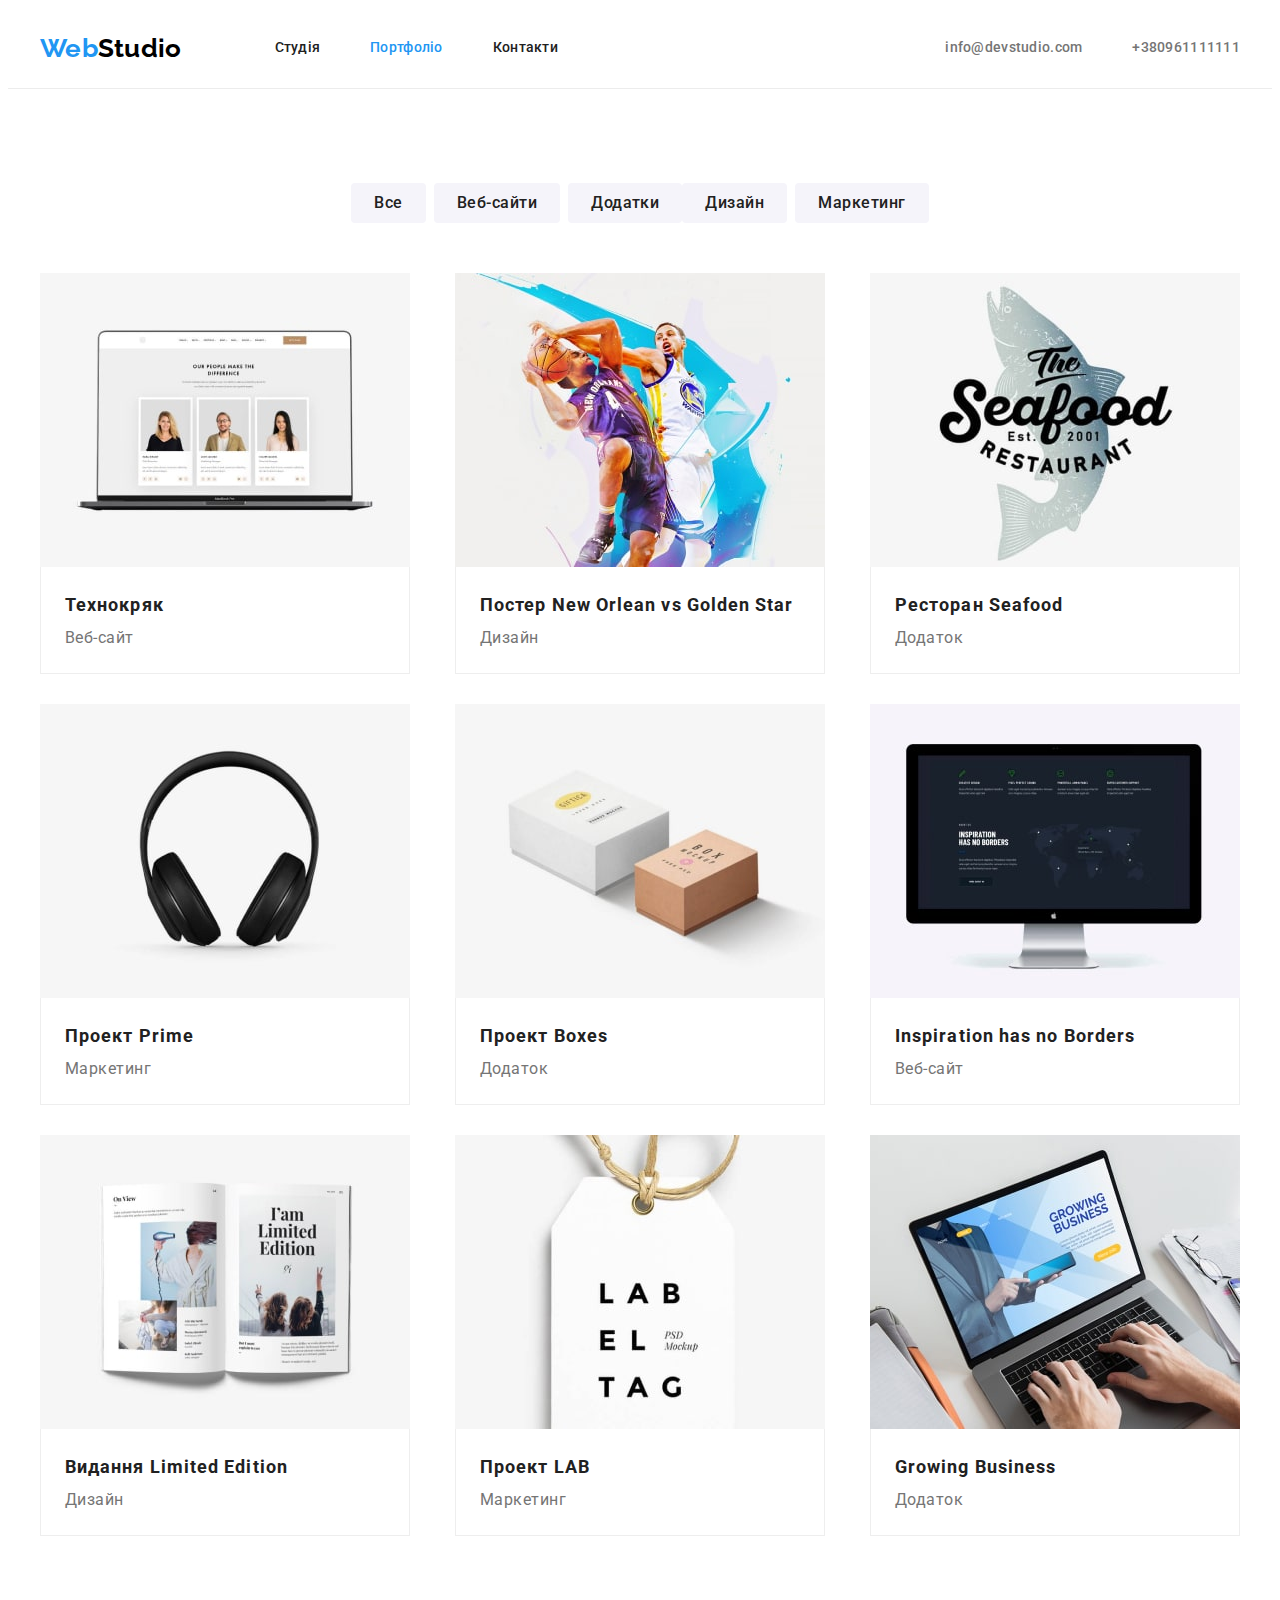
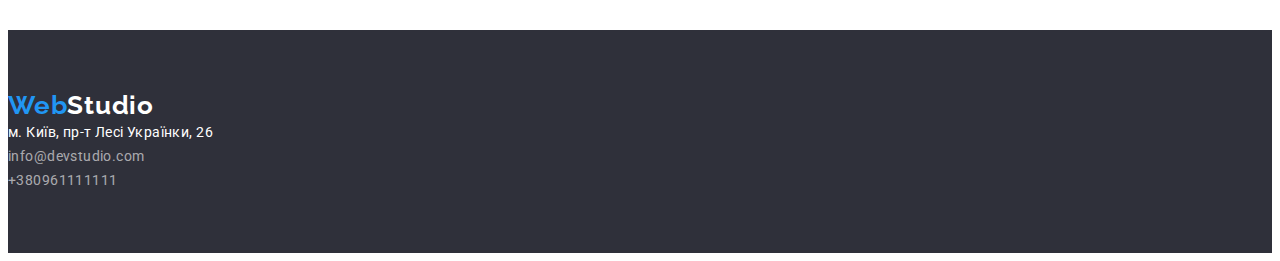
==== portfolio.html @ 5aa38907 "hw3" ====
<!DOCTYPE html>
<html lang="uk">
  <head>
    <meta charset="UTF-8" />
    <meta http-equiv="X-UA-Compatible" content="IE=edge" />
    <meta name="viewport" content="width=device-width, initial-scale=1.0" />
    <title>Web Studio</title>
    <link rel="preconnect" href="https://fonts.googleapis.com" />
    <link rel="preconnect" href="https://fonts.gstatic.com" crossorigin />
    <link
      href="https://fonts.googleapis.com/css2?family=Raleway:wght@700&family=Roboto:wght@400;500;700;900&display=swap"
      rel="stylesheet"
    />
    <link
      rel="stylesheet"
      href="https://cdnjs.cloudflare.com/ajax/libs/modern-normalize/1.1.0/modern-normalize.min.css"
      integrity="sha512-wpPYUAdjBVSE4KJnH1VR1HeZfpl1ub8YT/NKx4PuQ5NmX2tKuGu6U/JRp5y+Y8XG2tV+wKQpNHVUX03MfMFn9Q=="
      crossorigin="anonymous"
      referrerpolicy="no-referrer"
    />
    <link rel="stylesheet" href="./css/styles.css" />
  </head>
  <body>
    <!-- Header -->
    <header class="header">
      <div class="container main-nav">
        <nav class="main-nav">
          <a href="./index.html" class="header-logo link">
            <span class="logo-accent">Web</span>Studio</a
          >
          <ul class="site-nav list">
            <li class="item">
              <a href="./index.html" class="header-link link">Студія</a>
            </li>
            <li class="item">
              <a href="./portfolio.html" class="header-link current link"
                >Портфоліо</a
              >
            </li>
            <li class="item">
              <a href="" class="header-link link">Контакти</a>
            </li>
          </ul>
        </nav>
        <ul class="contacts list">
          <li class="item">
            <a href="mailto:info@devstudio.com" class="contact-link link"
              >info@devstudio.com</a
            >
          </li>
          <li class="item">
            <a href="tel:+380961111111" class="contact-link link"
              >+380961111111</a
            >
          </li>
        </ul>
      </div>
    </header>

    <main>
      <section class="portfolio-section">
        <div class="container">
          <h1 class="visually-hidden">Приклади наших робіт</h1>
          <ul class="button-items list">
            <li class="item">
              <button type="button" class="button-filter">Все</button>
            </li>
            <li class="item">
              <button type="button" class="button-filter">Веб-сайти</button>
            </li>
            <li>
              <button type="button" class="button-filter">Додатки</button>
            </li>
            <li class="item">
              <button type="button" class="button-filter">Дизайн</button>
            </li>
            <li class="item">
              <button type="button" class="button-filter">Маркетинг</button>
            </li>
          </ul>
          <ul class="portfolio-items list">
            <li class="example">
              <img src="./images/project1.jpg" alt="foto-project" width="370" />
              <div class="description">
                <h2>Технокряк</h2>
                <p>Веб-сайт</p>
              </div>
            </li>
            <li class="example">
              <img src="./images/project2.jpg" alt="foto-project" width="370" />
              <div class="description">
                <h2>Постер New Orlean vs Golden Star</h2>
                <p>Дизайн</p>
              </div>
            </li>
            <li class="example">
              <img src="./images/project3.jpg" alt="foto-project" width="370" />
              <div class="description">
                <h2>Ресторан Seafood</h2>
                <p>Додаток</p>
              </div>
            </li>
            <li class="example">
              <img src="./images/project4.jpg" alt="foto-project" width="370" />
              <div class="description">
                <h2>Проект Prime</h2>
                <p>Маркетинг</p>
              </div>
            </li>
            <li class="example">
              <img src="./images/project5.jpg" alt="foto-project" width="370" />
              <div class="description">
                <h2>Проект Boxes</h2>
                <p>Додаток</p>
              </div>
            </li>
            <li class="example">
              <img src="./images/project6.jpg" alt="foto-project" width="370" />
              <div class="description">
                <h2>Inspiration has no Borders</h2>
                <p>Веб-сайт</p>
              </div>
            </li>
            <li class="example">
              <img src="./images/project7.jpg" alt="foto-project" width="370" />
              <div class="description">
                <h2>Видання Limited Edition</h2>
                <p>Дизайн</p>
              </div>
            </li>
            <li class="example">
              <img src="./images/project8.jpg" alt="foto-project" width="370" />
              <div class="description">
                <h2>Проект LAB</h2>
                <p>Маркетинг</p>
              </div>
            </li>
            <li class="example">
              <img src="./images/project9.jpg" alt="foto-project" width="370" />
              <div class="description">
                <h2>Growing Business</h2>
                <p>Додаток</p>
              </div>
            </li>
          </ul>
        </div>
      </section>
    </main>

    <!-- FOOTER -->
    <footer class="footer">
      <a href="./index.html" class="footer-logo link">
        <span class="logo-accent">Web</span>Studio</a
      >
      <address>
        <ul class="address-item list">
          <li>
            <a
              href="https://goo.gl/maps/reQ4tr1Y8sRU6kU5A"
              target="_blank"
              rel="noopener nofollow"
              class="address link"
              >м. Київ, пр-т Лесі Українки, 26</a
            >
          </li>
          <li>
            <a href="mailto:info@devstudio.com" class="contact link"
              >info@devstudio.com</a
            >
          </li>
          <li>
            <a href="tel:+380961111111" class="contact link">+380961111111</a>
          </li>
        </ul>
      </address>
    </footer>
  </body>
</html>
---- css/styles.css ----
:root {
  --primary-text-color: #757575;
  --logo-color: #000000;
  --title-text-color: #212121;
  --accent-color: #2196f3;
  --primary-white-color: #ffffff;
  --hero-bg-color: #2f303a;
  --section-bg: #f5f4fa;
  --border-color: #eeeeee;
  --line-color: #ececec;
}

img {
  display: block;
}
body {
  color: var(--primary-text-color);
  background-color: var(--primary-white-color);
  font-family: "Roboto", sans-serif;
  font-style: 14px;
  letter-spacing: 0.03em;
}
.visually-hidden {
  position: absolute;
  width: 1px;
  height: 1px;
  margin: -1px;
  border: 0;
  padding: 0;

  white-space: nowrap;
  clip-path: inset(100%);
  clip: rect(0 0 0 0);
  overflow: hidden;
}
.list {
  list-style: none;
  margin: 0;
  padding: 0;
}
.link {
  text-decoration: none;
}
.container {
  width: 1200px;
  margin-left: auto;
  margin-right: auto;
  padding: 0 15px;
}
/* Header */
.header {
  border-bottom: 1px solid var(--line-color);
  font-weight: 500;
  font-size: 14px;
  line-height: 1.14;
  letter-spacing: 0.02em;
}
.main-nav {
  display: flex;
  align-items: center;
}

.header-logo {
  margin-right: 93px;
  padding-top: 24px;
  padding-bottom: 24px;
  color: var(--logo-color);
  font-family: Raleway, sans-serif;
  font-weight: 700;
  font-size: 26px;
  line-height: 1.19;
}
.logo-accent {
  color: var(--accent-color);
}
.header-link {
}
.site-nav {
  display: flex;
}
.site-nav .item:not(:last-child) {
  margin-right: 50px;
}

.site-nav .header-link:hover,
.site-nav .header-link:focus {
  color: var(--accent-color);
}
.site-nav .header-link {
  display: block;
  padding-top: 32px;
  padding-bottom: 32px;
  color: var(--title-text-color);
}
.site-nav .header-link.current {
  color: var(--accent-color);
}
.contacts {
  display: flex;
  margin-left: auto;
}
.contacts .contact-link {
  display: block;
  padding-top: 32px;
  padding-bottom: 32px;
}
.contacts .item + .item {
  margin-left: 50px;
}
.contact-link {
  color: var(--primary-text-color);
}
.contact-link:hover,
.contact-link:focus {
  color: var(--accent-color);
}

/* hero */
.hero {
  background-color: var(--hero-bg-color);
  text-align: center;
}
.hero-title {
  margin: 0 auto 30px auto;
  max-width: 696px;
  color: var(--primary-white-color);
  font-weight: 900;
  font-size: 44px;
  line-height: 1.36;
  letter-spacing: 0.06em;
  text-transform: uppercase;
}
/* button */
.button {
  display: block;
  margin: 0 auto;
  padding: 10px 32px;
  border-radius: 4px;
  border: none;
  box-shadow: 0px 4px 4px rgba(0, 0, 0, 0.15);
  min-width: 200px;
  cursor: pointer;
  color: var(--primary-white-color);
  background-color: var(--accent-color);
  font-family: "Roboto";
  font-weight: 700;
  font-size: 16px;
  line-height: 1.88;
  align-items: center;
  letter-spacing: 0.06em;
}
/* Переваги */
.section {
  padding-top: 94px;
  padding-bottom: 94px;
}
.feature-item {
  display: flex;
}
.feature-item .item:not(:last-child) {
  margin-right: 30px;
}
.feature-item .title {
  margin-top: 0;
  margin-bottom: 10px;
  color: var(--title-text-color);
  font-size: 14px;
  line-height: 1.14;
  letter-spacing: 0.03em;
  text-transform: uppercase;
}
.feature-item .text {
  margin: 0;
  font-weight: 400;
  font-size: 14px;
  line-height: 1.71;
  letter-spacing: 0.03em;
}
/* Чем мы занимаемся */
.work {
  padding-top: 0;
}
.work-item {
  display: flex;
  justify-content: space-between;
}
.work-title {
  margin-top: 0;
  margin-bottom: 50px;
  color: var(--title-text-color);
  font-size: 36px;
  line-height: 1.17;
  text-align: center;
  letter-spacing: 0.03em;
}

/* Наша команда */
.team {
  background-color: #f5f4fa;
}
.item-border {
  box-shadow: 0px 1px 3px rgba(0, 0, 0, 0.12), 0px 1px 1px rgba(0, 0, 0, 0.14),
    0px 2px 1px rgba(0, 0, 0, 0.2);
  border-radius: 0px 0px 4px 4px;
}

.team-item {
  display: flex;
  justify-content: space-between;
}
.title-text {
  margin-top: 30px;
  margin-bottom: 30px;
}
.team-item .title {
  margin-top: 0;
  margin-bottom: 10px;
  color: var(--title-text-color);
  font-weight: 500;
  font-size: 16px;
  line-height: 1.19;
  text-align: center;
  letter-spacing: 0.03em;
}
.team-item .text {
  margin: 0;
  font-weight: 400;
  font-size: 16px;
  line-height: 1.19;
  text-align: center;
  letter-spacing: 0.03em;
}

/* FOOTER */
.footer {
  padding-top: 60px;
  padding-bottom: 60px;
  background-color: var(--hero-bg-color);
}
.footer-logo {
  color: var(--primary-white-color);
  font-family: "Raleway", sans-serif;
  font-weight: 700;
  font-size: 26px;
  line-height: 1.19;
  letter-spacing: 0.03em;
}
.address-item {
  font-style: normal;
  font-weight: 400;
  font-size: 14px;
  line-height: 1.71;
  letter-spacing: 0.03em;
}
.address-item .address {
  color: var(--primary-white-color);
}
.address-item .contact {
  color: rgba(255, 255, 255, 0.6);
}
.address-item .contact:hover,
.address-item .contact:focus {
  color: var(--accent-color);
}
/*-------------- Page Portfolio ------------------- */

.button-items {
  display: flex;
  justify-content: center;
  margin-bottom: 50px;
}

.button-items .item:not(:last-child) {
  margin-right: 8px;
}
.button-filter {
  padding: 6px 22px;
  border-radius: 4px;
  border: 1px solid transparent;
  cursor: pointer;
  color: var(--title-text-color);
  background-color: var(--section-bg);
  font-family: "Roboto";
  font-weight: 500;
  font-size: 16px;
  line-height: 1.62;
  text-align: center;
  letter-spacing: 0.03em;
}
.button-filter:hover {
  background-color: var(--accent-color);
  color: var(--primary-white-color);
}
.portfolio-section {
  padding-top: 94px;
  padding-bottom: 94px;
}
.portfolio-items {
  display: flex;
  flex-wrap: wrap;
  justify-content: space-between;
}
.portfolio-section h2 {
  margin: 0;
  color: var(--title-text-color);
  font-size: 18px;
  line-height: 2;
  letter-spacing: 0.06em;
}
.portfolio-section p {
  margin: 0;
  font-weight: 400;
  font-size: 16px;
  line-height: 1.88;
  letter-spacing: 0.03em;
}
.example {
  margin-bottom: 30px;
}
.example:nth-last-child(-n + 3) {
  margin-bottom: 0;
}
.description {
  padding: 20px 24px;
  border: 1px solid var(--border-color);
  border-top: none;
}
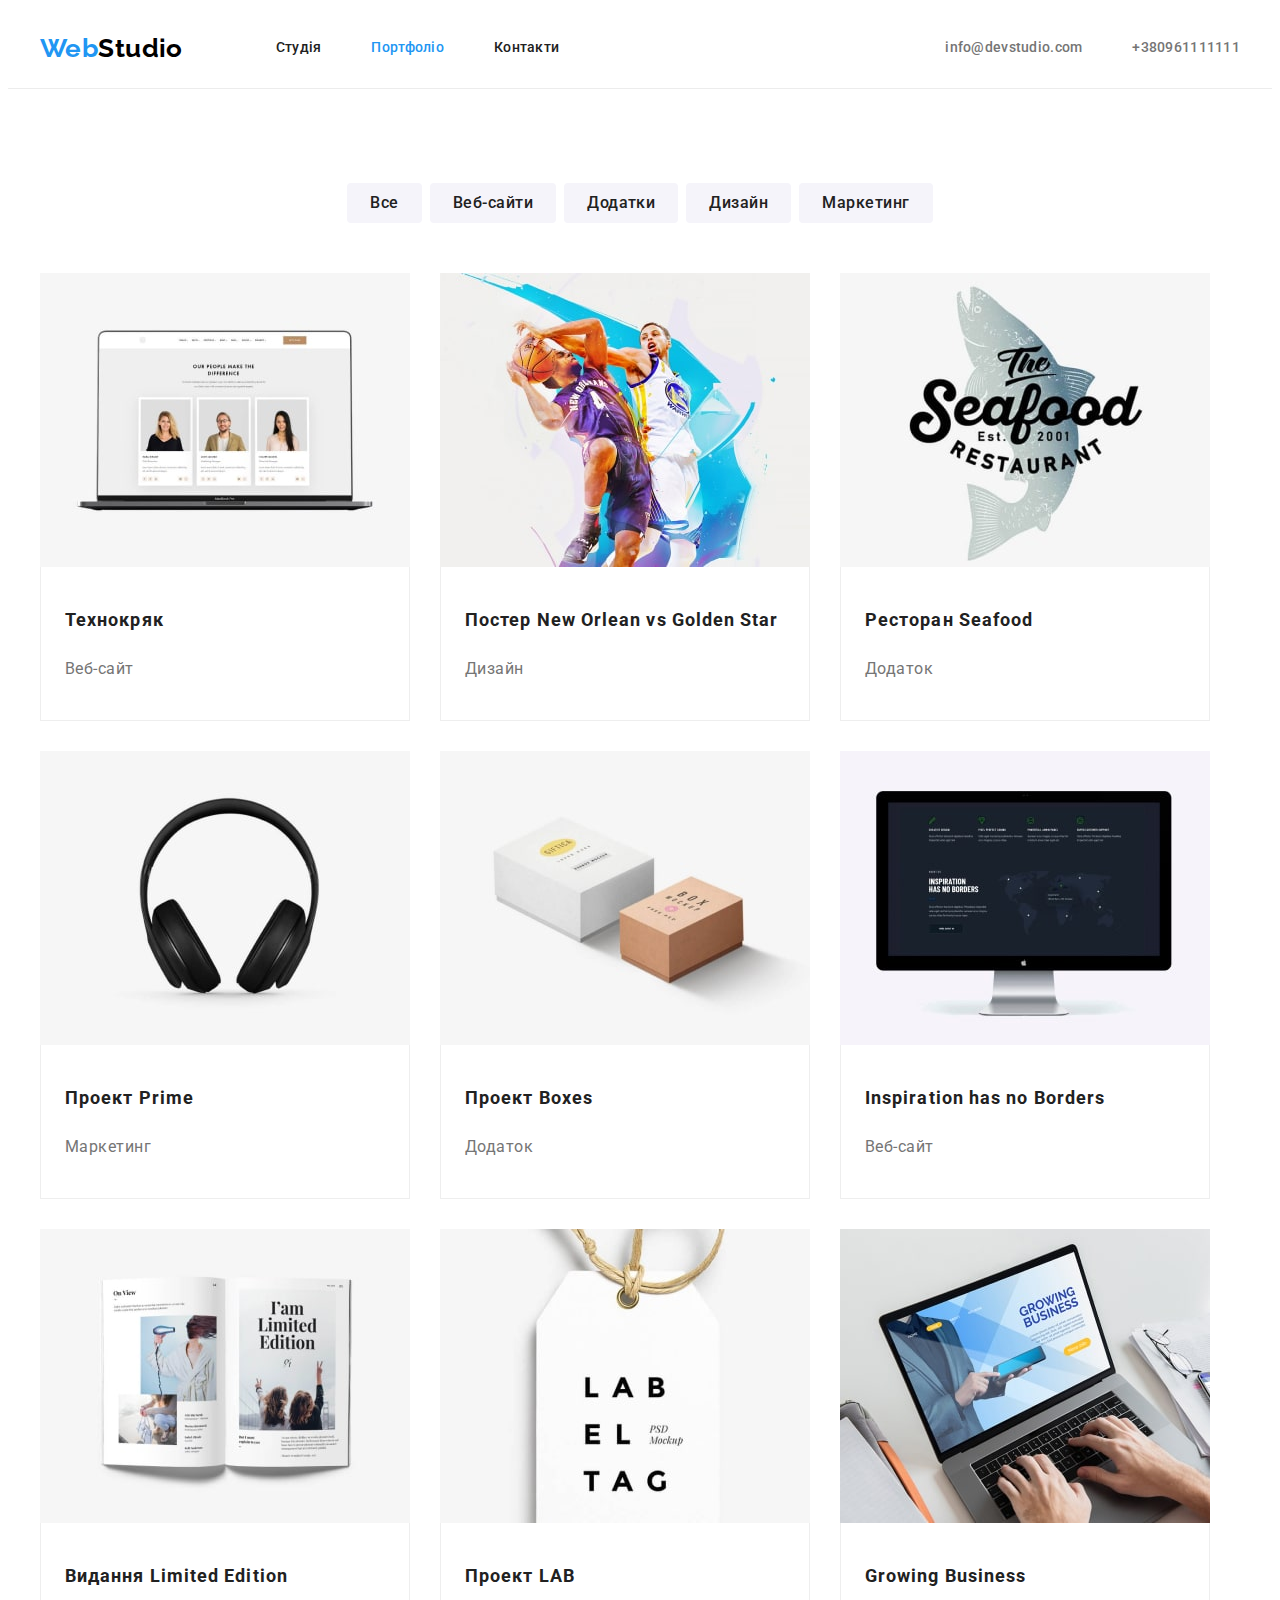
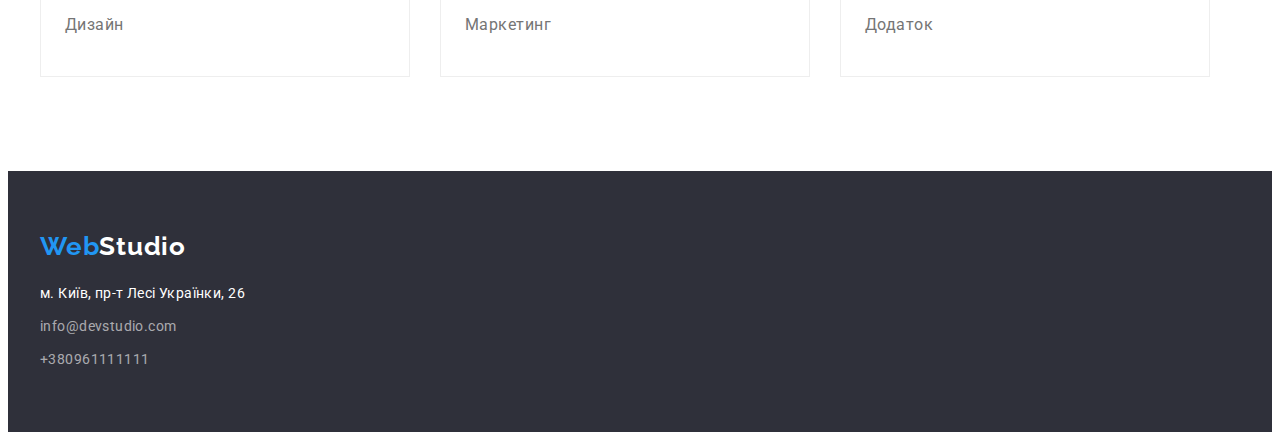
==== commit 5f557407: "hw3-correct" ====
--- a/portfolio.html
+++ b/portfolio.html
@@ -68,7 +68,7 @@
             <li class="item">
               <button type="button" class="button-filter">Веб-сайти</button>
             </li>
-            <li>
+            <li class="item">
               <button type="button" class="button-filter">Додатки</button>
             </li>
             <li class="item">
@@ -149,30 +149,32 @@
 
     <!-- FOOTER -->
     <footer class="footer">
-      <a href="./index.html" class="footer-logo link">
-        <span class="logo-accent">Web</span>Studio</a
-      >
-      <address>
-        <ul class="address-item list">
-          <li>
-            <a
-              href="https://goo.gl/maps/reQ4tr1Y8sRU6kU5A"
-              target="_blank"
-              rel="noopener nofollow"
-              class="address link"
-              >м. Київ, пр-т Лесі Українки, 26</a
-            >
-          </li>
-          <li>
-            <a href="mailto:info@devstudio.com" class="contact link"
-              >info@devstudio.com</a
-            >
-          </li>
-          <li>
-            <a href="tel:+380961111111" class="contact link">+380961111111</a>
-          </li>
-        </ul>
-      </address>
+      <div class="container">
+        <a href="./index.html" class="footer-logo link">
+          <span class="logo-accent">Web</span>Studio</a
+        >
+        <address>
+          <ul class="address-item list">
+            <li class="item">
+              <a
+                href="https://goo.gl/maps/reQ4tr1Y8sRU6kU5A"
+                target="_blank"
+                rel="noopener nofollow"
+                class="address link"
+                >м. Київ, пр-т Лесі Українки, 26</a
+              >
+            </li>
+            <li class="item">
+              <a href="mailto:info@devstudio.com" class="contact link"
+                >info@devstudio.com</a
+              >
+            </li>
+            <li class="item">
+              <a href="tel:+380961111111" class="contact link">+380961111111</a>
+            </li>
+          </ul>
+        </address>
+      </div>
     </footer>
   </body>
 </html>
--- a/css/styles.css
+++ b/css/styles.css
@@ -9,17 +9,39 @@
   --border-color: #eeeeee;
   --line-color: #ececec;
 }
-
-img {
-  display: block;
-}
 body {
   color: var(--primary-text-color);
   background-color: var(--primary-white-color);
   font-family: "Roboto", sans-serif;
-  font-style: 14px;
-  letter-spacing: 0.03em;
-}
+  font-size: 14px;
+  letter-spacing: 0.03em;
+}
+h1, h2, h3, h4, h5, h6, p {
+  margin 0;
+} 
+
+img {
+  display: block;
+  max-width: 100%;
+  height: auto;
+}
+button {
+  display: block;
+  margin: 0 auto;
+  cursor: pointer;
+   border-radius: 4px;
+  border: none;
+}
+.section {
+  padding-top: 94px;
+  padding-bottom: 94px;
+}
+.container {
+  width: 1200px;
+  margin: 0 auto;
+  padding: 0 15px;
+}
+
 .visually-hidden {
   position: absolute;
   width: 1px;
@@ -41,19 +63,10 @@
 .link {
   text-decoration: none;
 }
-.container {
-  width: 1200px;
-  margin-left: auto;
-  margin-right: auto;
-  padding: 0 15px;
-}
+
 /* Header */
 .header {
   border-bottom: 1px solid var(--line-color);
-  font-weight: 500;
-  font-size: 14px;
-  line-height: 1.14;
-  letter-spacing: 0.02em;
 }
 .main-nav {
   display: flex;
@@ -74,6 +87,10 @@
   color: var(--accent-color);
 }
 .header-link {
+  font-weight: 500;
+  font-size: 14px;
+  line-height: 1.14;
+  letter-spacing: 0.02em;
 }
 .site-nav {
   display: flex;
@@ -99,6 +116,13 @@
   display: flex;
   margin-left: auto;
 }
+.contact-link {
+font-weight: 500;
+  font-size: 14px;
+  line-height: 1.14;
+  letter-spacing: 0.02em;
+}
+
 .contacts .contact-link {
   display: block;
   padding-top: 32px;
@@ -119,9 +143,12 @@
 .hero {
   background-color: var(--hero-bg-color);
   text-align: center;
+  padding: 200px 0;
 }
 .hero-title {
-  margin: 0 auto 30px auto;
+  margin-left: auto;
+  margin-right: auto;
+  margin-bottom: 30px;
   max-width: 696px;
   color: var(--primary-white-color);
   font-weight: 900;
@@ -132,14 +159,9 @@
 }
 /* button */
 .button {
-  display: block;
-  margin: 0 auto;
-  padding: 10px 32px;
-  border-radius: 4px;
-  border: none;
+    padding: 10px 32px;
   box-shadow: 0px 4px 4px rgba(0, 0, 0, 0.15);
   min-width: 200px;
-  cursor: pointer;
   color: var(--primary-white-color);
   background-color: var(--accent-color);
   font-family: "Roboto";
@@ -150,10 +172,7 @@
   letter-spacing: 0.06em;
 }
 /* Переваги */
-.section {
-  padding-top: 94px;
-  padding-bottom: 94px;
-}
+
 .feature-item {
   display: flex;
 }
@@ -202,6 +221,7 @@
   box-shadow: 0px 1px 3px rgba(0, 0, 0, 0.12), 0px 1px 1px rgba(0, 0, 0, 0.14),
     0px 2px 1px rgba(0, 0, 0, 0.2);
   border-radius: 0px 0px 4px 4px;
+  background-color: var(--primary-white-color);
 }
 
 .team-item {
@@ -209,8 +229,8 @@
   justify-content: space-between;
 }
 .title-text {
-  margin-top: 30px;
-  margin-bottom: 30px;
+  padding-top: 30px;
+  padding-bottom: 30px;
 }
 .team-item .title {
   margin-top: 0;
@@ -238,6 +258,8 @@
   background-color: var(--hero-bg-color);
 }
 .footer-logo {
+  margin-bottom: 20px;
+  display: block;
   color: var(--primary-white-color);
   font-family: "Raleway", sans-serif;
   font-weight: 700;
@@ -262,6 +284,9 @@
 .address-item .contact:focus {
   color: var(--accent-color);
 }
+.address-item .item:not(:last-child) {
+  margin-bottom: 9px;
+}
 /*-------------- Page Portfolio ------------------- */
 
 .button-items {
@@ -269,9 +294,8 @@
   justify-content: center;
   margin-bottom: 50px;
 }
-
 .button-items .item:not(:last-child) {
-  margin-right: 8px;
+margin-right: 8px;
 }
 .button-filter {
   padding: 6px 22px;
@@ -298,28 +322,22 @@
 .portfolio-items {
   display: flex;
   flex-wrap: wrap;
-  justify-content: space-between;
+  gap: 30px;
 }
 .portfolio-section h2 {
-  margin: 0;
+  margin-bottom: 4px;
   color: var(--title-text-color);
   font-size: 18px;
   line-height: 2;
   letter-spacing: 0.06em;
 }
 .portfolio-section p {
-  margin: 0;
   font-weight: 400;
   font-size: 16px;
   line-height: 1.88;
   letter-spacing: 0.03em;
 }
-.example {
-  margin-bottom: 30px;
-}
-.example:nth-last-child(-n + 3) {
-  margin-bottom: 0;
-}
+
 .description {
   padding: 20px 24px;
   border: 1px solid var(--border-color);
